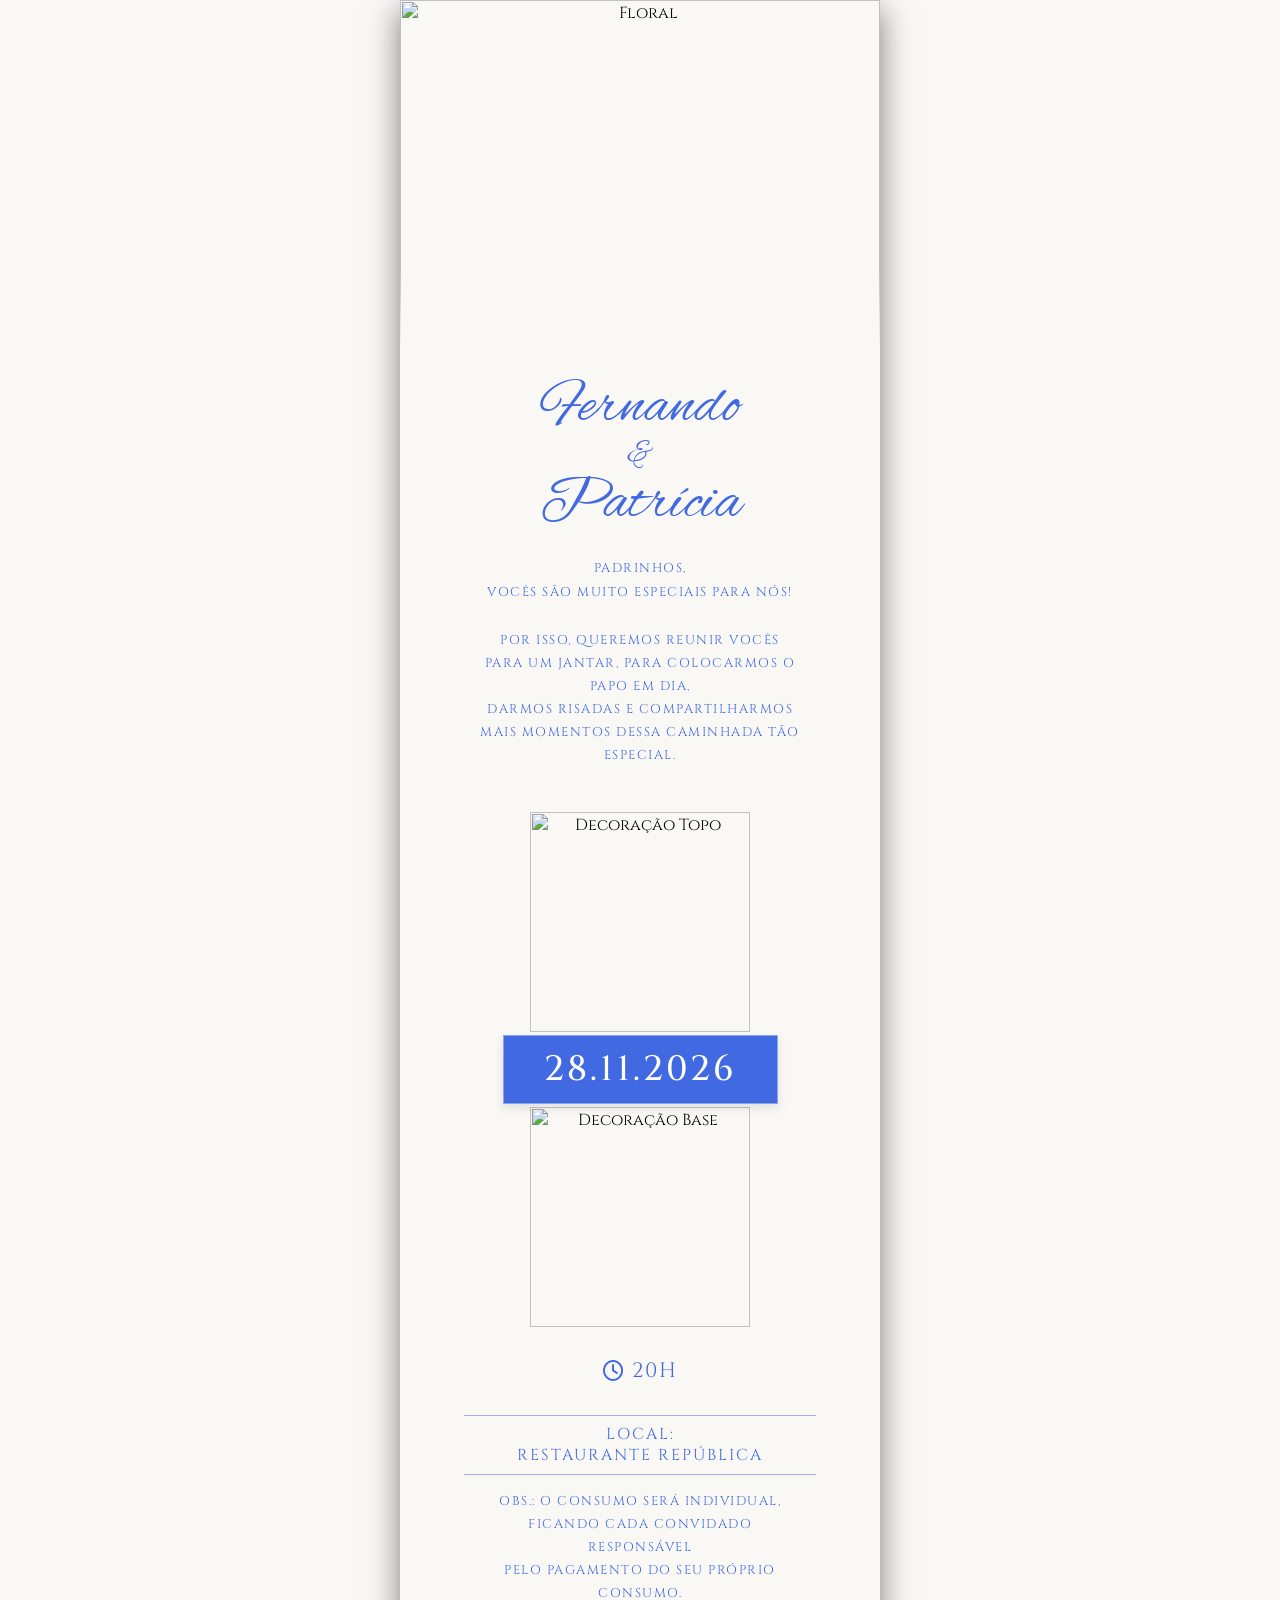
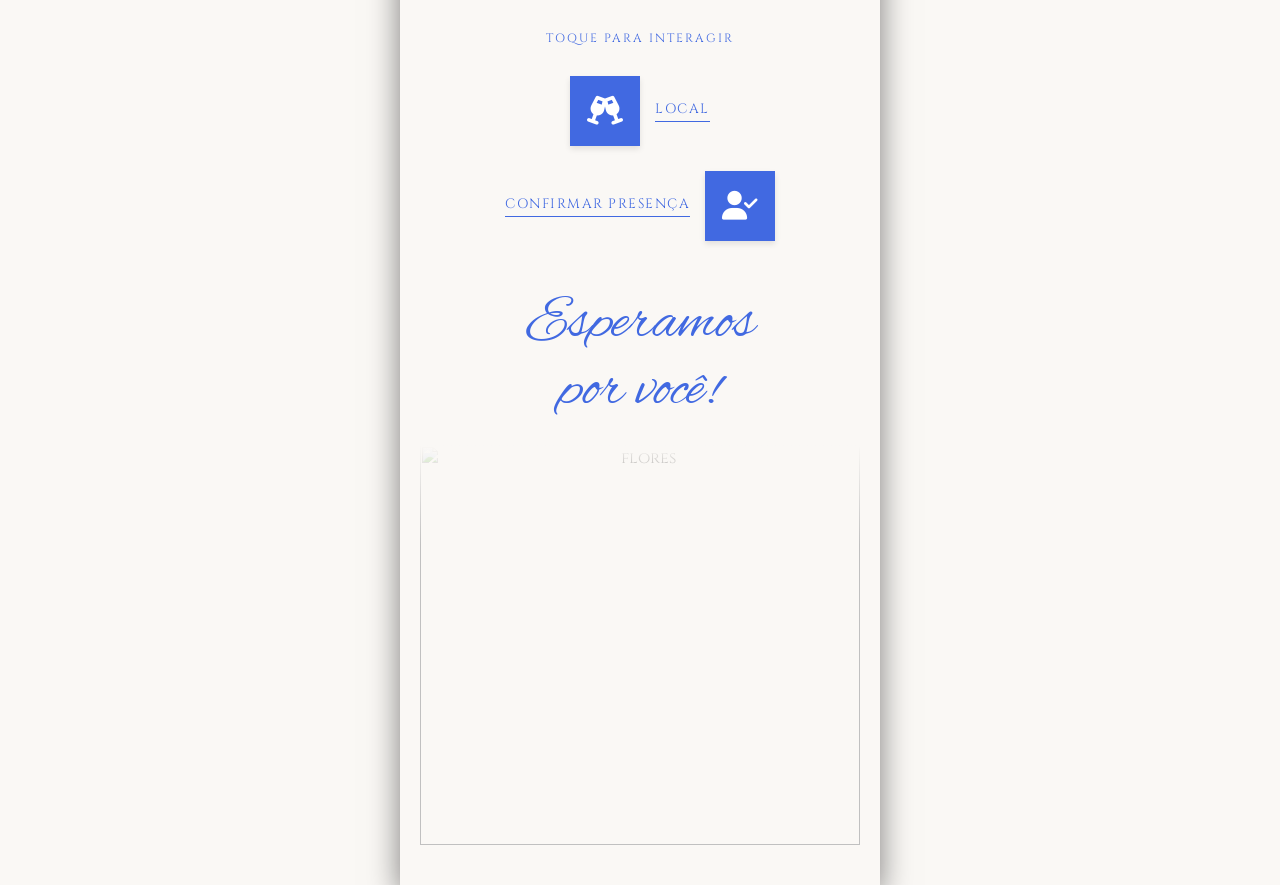
==== index.html @ 65dd934b "Add files via upload" ====
<html lang="pt-BR">
<head>
  <meta charset="UTF-8">
  <meta name="viewport" content="width=device-width, initial-scale=1.0">
  <title>Fernando e Patrícia</title>
  
  <!-- Google Fonts -->
  <link rel="preconnect" href="https://fonts.googleapis.com">
  <link rel="preconnect" href="https://fonts.gstatic.com" crossorigin>
  <link href="https://fonts.googleapis.com/css2?family=Alex+Brush&family=Cinzel:wght@400;500;600&display=swap" rel="stylesheet">
  
    <!-- Ícones do App/Navegador -->
  <link href="imagens/icon.png" rel="shortcut icon"/>
  <link href="imagens/icon-192.png" rel="icon" sizes="192x192"/>
  <link href="imagens/icon-180.png" rel="apple-touch-icon" sizes="180x180"/>
  
  <!-- FontAwesome -->
  <link rel="stylesheet" href="https://cdnjs.cloudflare.com/ajax/libs/font-awesome/6.4.0/css/all.min.css">

  <!-- CSS Local -->
  <link rel="stylesheet" href="./style.css">
</head>
<body>
<body>
   <!-- Música de fundo -->
<audio id="bg-music" loop src="audio/musica.mp3"></audio>
<div class="card-container">

  <!-- FOTO DO TOPO -->
  <div class="top-photo-wrapper">
    <img src="imagens/flores-inicial.png" alt="Floral">
  </div>

  <!-- CONTEÚDO PRINCIPAL -->
  <div class="main-content">
    
    <!-- CONTAINER DOS NOMES COM A DECORAÇÃO -->
    <div class="names-container">
      <h1 class="couple-names">
        Fernando
        <span>&</span>
        Patrícia
      </h1>
      
</div>
   
   <!-- Versículo Bíblico -->
<p class="versiculo-biblico">
Padrinhos,<br>
VOCÊS SÃO MUITO ESPECIAIS PARA NÓS!
</p>

<!-- Texto da Saudação -->
<p class="invitation-text">
  Por isso, queremos reunir vocês para um jantar, para colocarmos o papo em dia,<br> 
  darmos risadas e compartilharmos mais momentos dessa caminhada tão especial.
</p>

     <!-- SEÇÃO DA DATA COM DECORAÇÕES -->
    <div class="date-wrapper">
      <img src="imagens/coracao-cima.png" alt="Decoração Topo" class="date-deco date-deco-top">

      <!-- DATA EM DESTAQUE -->
      <div class="date-badge">
        28.11.2026
      </div>

      <img src="imagens/coracao-baixo.png" alt="Decoração Base" class="date-deco date-deco-bottom">
    </div>

    <!-- HORA -->
     <div class="time-text">
      <i class="far fa-clock"></i>
      <span>20H</span>
    </div>
    
    <!-- LOCAL -->
    <div class="location-info">
      <div class="divider-line"></div>
      <p class="location-text">Local: <br>Restaurante República</p>
      <div class="divider-line"></div>
    </div>

    <!-- Informação adicional -->
<p class="information-extra">
  Obs.: O consumo será individual, ficando cada convidado responsável<br> 
  pelo pagamento do seu próprio consumo.
</p>

    <!-- INSTRUÇÃO -->
    <p class="touch-instruction">Toque para interagir</p>

    <!-- BOTÕES INTERATIVOS -->
    <div class="interactive-buttons">

      <!-- Botão 2: Local da recepção -->
      <a href="https://digitalconvite.github.io/Fernandoepatricia/local-recepcao.html" rel="noopener noreferrer" class="btn-row">
        <div class="icon-square">
          <i class="fas fa-glass-cheers"></i>
        </div>
        <span class="btn-label">Local</span>
      </a>

      <!-- Botão 3: Confirmar Presença -->
      <div class="btn-row reverse" id="rsvpBtn">
        <div class="icon-square">
          <i class="fas fa-user-check"></i>
        </div>
        <span class="btn-label">Confirmar Presença</span>
      </div>

    </div>

    <div class="waiting-text">
        Esperamos<br>por você!
      </div>

    <!-- FOTO DA PARTE INFERIOR -->
    <div class="bottom-section">
      <div class="bottom-photo-wrapper">
        <img src="imagens/flores-final.png" alt="flores">
      </div>
    </div>

  </div>

  <!-- MODAL RSVP -->
  <div id="rsvpModal" class="modal">
    <div class="modal-content">
      <h3>Confirmação de Presença</h3>
      <form id="rsvpForm">
        
        <div class="form-group">
          <label for="nome">Seu Nome Completo:</label>
          <input type="text" id="nome" placeholder="Digite seu nome completo" required>
        </div>
        
        <div class="form-group">
          <label for="presencaCelebracao">Celebração:</label>
          <select id="presencaCelebracao" required>
            <option value="Sim, estarei presente na Celebração">Sim, estarei presente na Celebração</option>
            <option value="Não poderei ir à Celebração">Não poderei ir à Celebração</option>
          </select>
        </div>

        <div class="form-group">
          <label for="presencaRecepcao">Recepção / Festa:</label>
          <select id="presencaRecepcao" required>
            <option value="Sim, estarei presente na Recepção">Sim, estarei presente na Recepção</option>
            <option value="Não poderei ir à Recepção">Não poderei ir à Recepção</option>
          </select>
        </div>

        <div class="form-group">
          <label for="acompanhantes">Quantidade de Acompanhantes:</label>
          <input type="number" id="acompanhantes" placeholder="0" min="0" value="0">
        </div>

        <button type="submit" class="modal-btn">Enviar via WhatsApp</button>
        <button type="button" class="modal-btn btn-cancel" id="closeRsvpBtn">Fechar</button>
      </form>
    </div>
  </div>

  <!-- JavaScript Local -->
  <script src="./script.js"></script>
</body>
</html>
---- style.css ----
:root {
  --bg-color: #FAF8F5;
  --primary-color: #4169E1;
  --text-gold: #4169E1;
  --text-dark: #4169E1;
  --font-cursive: 'Alex Brush', cursive;
  --font-serif: 'Cinzel', serif;
}

* {
  box-sizing: border-box;
  margin: 0;
  padding: 0;
}

html, body {
  width: 100%;
  min-height: 100vh;
  background-color: #faf8f5;
  font-family: var(--font-serif);
  overflow-x: hidden;
  display: flex;
  justify-content: center;
  align-items: flex-start;
}

/* Container do Convite */
.card-container {
  width: 100%;
  max-width: 480px;
  background-color: var(--bg-color);
  position: relative;
  display: flex;
  flex-direction: column;
  align-items: center;
  text-align: center;
  box-shadow: 0 10px 30px rgba(0,0,0,0.5);
  min-height: 100vh;
}

/* Foto do Topo */
.top-photo-wrapper {
  width: 100%;
  height: 350px;
  position: relative;
  overflow: hidden;
}

.top-photo-wrapper img {
  width: 100%;
  height: 100%;
  object-fit: cover;
}

.top-photo-wrapper::after {
  content: '';
  position: absolute;
  bottom: 0;
  left: 0;
  width: 100%;
  height: 80px;
  background: linear-gradient(to bottom, rgba(250,248,245,0) 0%, var(--bg-color) 100%);
}

/* Conteúdo Central */
.main-content {
  padding: 20px 20px 40px;
  width: 100%;
  display: flex;
  flex-direction: column;
  align-items: center;
}

.names-container {
  position: relative;
  display: flex;
  justify-content: center;
  align-items: center;
  width: 50%;
  margin: 5px 0 20px;
}

.left-decoration {
  position: absolute;
  left: -60%;
  top: -100px;
  width: 150px;
  height: auto;
  pointer-events: none;
}

.names-container .couple-names {
  margin: 0;
}

.couple-names {
  font-family: var(--font-cursive);
  font-size: 3.8rem;
  color: var(--primary-color);
  line-height: 1.1;
  margin: 10px 0 20px;
  font-weight: normal;
}

.couple-names span {
  display: block;
  font-size: 2.2rem;
  margin: -5px 0;
}

.versiculo-biblico {
  font-size: 0.8rem;
  color: var(--text-gold);
  letter-spacing: 1.5px;
  line-height: 1.8;
  max-width: 320px;
  text-transform: uppercase;
  margin-bottom: 25px;
}

.invitation-text {
  font-size: 0.8rem;
  color: var(--text-gold);
  letter-spacing: 1.5px;
  line-height: 1.8;
  max-width: 320px;
  text-transform: uppercase;
  margin-bottom: 25px;
}

.information-extra {
  font-size: 0.8rem;
  color: var(--text-gold);
  letter-spacing: 1.5px;
  line-height: 1.8;
  max-width: 320px;
  text-transform: uppercase;
  margin-bottom: 25px;
}

.location-info {
  width: 100%;
  margin-bottom: 15px;
}

.divider-line {
  width: 80%;
  height: 1px;
  background-color: var(--text-gold);
  opacity: 0.5;
  margin: 0 auto;
}

.location-text {
  font-size: 0.99rem;
  color: var(--text-gold);
  letter-spacing: 2px;
  padding: 8px 0;
  text-transform: uppercase;
}

/* Horário do Evento - Garante a cor dourada no texto e ícone */
.time-text {
  display: flex;
  align-items: center;
  justify-content: center;
  gap: 6px;
  font-size: 1.3rem;
  color: var(--text-gold);
  letter-spacing: 1.5px;
  margin-bottom: 30px;
}

.time-text i,
.time-text span {
  color: var(--text-gold);
}

.date-wrapper {
  display: flex;
  flex-direction: column;
  align-items: center;
  justify-content: center;
  width: 100%;
  margin: 20px 0 30px;
}

.date-wrapper .date-badge {
  margin: 1px 0;
}

.date-badge {
  background-color: var(--primary-color);
  color: #FFFFFF;
  font-size: 2.2rem;
  font-weight: 500;
  padding: 10px 40px;
  letter-spacing: 3px;
  border: 1px solid rgba(255,255,255,0.4);
  box-shadow: 0 4px 10px rgba(0,0,0,0.1);
  position: relative;
}

.date-deco {
  width: 220px;
  height: auto;
  object-fit: contain;
  pointer-events: none;
}

.date-deco-top {
  margin-bottom: 2px;
}

.date-deco-bottom {
  margin-top: 2px;
}

.touch-instruction {
  font-size: 0.75rem;
  color: var(--text-gold);
  letter-spacing: 2px;
  text-transform: uppercase;
  margin-bottom: 30px;
}

.interactive-buttons {
  width: 100%;
  display: flex;
  flex-direction: column;
  gap: 25px;
  margin-bottom: 40px;
}

.btn-row {
  display: flex;
  align-items: center;
  justify-content: center;
  gap: 15px;
  text-decoration: none;
  cursor: pointer;
  transition: transform 0.2s ease;
}

.btn-row.reverse {
  flex-direction: row-reverse;
}

.btn-row:hover {
  transform: scale(1.03);
}

.icon-square {
  width: 70px;
  height: 70px;
  background-color: var(--primary-color);
  border: 1px solid var(--text-dark);
  display: flex;
  align-items: center;
  justify-content: center;
  color: #FFFFFF;
  font-size: 1.8rem;
  box-shadow: 0 3px 6px rgba(0,0,0,0.1);
}

.btn-label {
  font-size: 0.85rem;
  color: var(--text-gold);
  letter-spacing: 1.5px;
  text-transform: uppercase;
  position: relative;
  padding-bottom: 4px;
}

.btn-label::after {
  content: '';
  position: absolute;
  bottom: 0;
  left: 0;
  width: 100%;
  height: 1px;
  background-color: var(--text-gold);
}

/* Foto Rodapé */
.bottom-section {
  width: 100%;
  position: relative;
}

.bottom-photo-wrapper {
  width: 100%;
  height: 400px;
  position: relative;
}

.bottom-photo-wrapper img {
  width: 100%;
  height: 100%;
  object-fit: cover;
}

.bottom-photo-wrapper::before {
  content: '';
  position: absolute;
  top: 0;
  left: 0;
  width: 100%;
  height: 100px;
  background: linear-gradient(to top, rgba(250,248,245,0) 0%, var(--bg-color) 100%);
}

.waiting-text {
  font-family: var(--font-cursive);
  font-size: 3.8rem;
  color: var(--primary-color);
  line-height: 1.1;
  margin: 10px 0 20px;
  font-weight: normal;
}

.waiting-text span {
  display: block;
  font-size: 2.2rem;
  margin: -5px 0;
}

/* Modal RSVP Corrigido */
.modal {
  display: none;
  position: fixed;
  top: 0;
  left: 0;
  width: 100%;
  height: 100vh;
  background: rgba(0, 0, 0, 0.7);
  z-index: 9999;
  justify-content: center;
  align-items: center;
  padding: 15px;
}

.modal-content {
  background: var(--bg-color);
  padding: 25px 20px;
  border-radius: 8px;
  width: 100%;
  max-width: 380px;
  max-height: 90vh;
  overflow-y: auto;
  text-align: center;
  box-shadow: 0 5px 20px rgba(0,0,0,0.4);
  border: 1px solid var(--primary-color);
  position: relative;
  z-index: 10000;
}

.modal-content h3 {
  color: var(--primary-color);
  font-family: var(--font-serif);
  margin-bottom: 15px;
  font-size: 1.3rem;
}

.modal-content .form-group {
  display: flex;
  flex-direction: column;
  text-align: left;
  margin-bottom: 12px;
  width: 100%;
}

.modal-content label {
  font-size: 0.8rem;
  color: var(--text-dark);
  margin-bottom: 4px;
  font-weight: bold;
  letter-spacing: 0.5px;
}

.modal-content input, 
.modal-content select {
  width: 100%;
  padding: 10px;
  border: 1px solid var(--text-gold);
  background: #FFFFFF;
  font-family: var(--font-serif);
  font-size: 0.9rem;
  border-radius: 4px;
  color: #333;
  outline: none;
  cursor: pointer;
}

.modal-content input[type="text"],
.modal-content input[type="number"] {
  cursor: text;
}

.modal-btn {
  background: var(--primary-color);
  color: #FFF;
  border: none;
  padding: 12px;
  margin-top: 10px;
  cursor: pointer;
  width: 100%;
  font-family: var(--font-serif);
  font-size: 0.9rem;
  border-radius: 4px;
  letter-spacing: 1px;
}

.modal-btn.btn-cancel {
  background: #888888;
  margin-top: 8px;
}

/* Adaptativo para Celulares */
@media screen and (max-width: 600px) {
  html, body {
    background-color: var(--bg-color);
  }

  .card-container {
    max-width: 100%;
    box-shadow: none;
  }

  .top-photo-wrapper,
  .bottom-photo-wrapper {
    height: 50vh;
  }
}

/* Container de Música acima/direita dos nomes */
.music-wrapper {
  position: absolute;
  right: -80px;
  top: -75px;
  display: flex;
  flex-direction: column;
  align-items: center;
  z-index: 10;
}

.music-toggle-btn {
  width: 38px;
  height: 38px;
  border-radius: 50%;
  background-color: var(--primary-color);
  color: #ffffff;
  border: 1px solid rgba(255, 255, 255, 0.5);
  box-shadow: 0 3px 8px rgba(0, 0, 0, 0.2);
  cursor: pointer;
  display: flex;
  align-items: center;
  justify-content: center;
  font-size: 0.9rem;
  transition: transform 0.2s ease, background-color 0.2s ease;
}

.music-toggle-btn:hover {
  transform: scale(1.1);
}

.music-toggle-btn.playing {
  animation: pulse 2s infinite;
}

/* Texto abaixo do botão */
.music-label {
  font-size: 0.65rem;
  color: var(--text-gold);
  letter-spacing: 0.8px;
  text-transform: uppercase;
  margin-top: 4px;
  white-space: nowrap;
  font-family: var(--font-serif);
}

@keyframes pulse {
  0% { box-shadow: 0 0 0 0 rgba(168, 120, 63, 0.7); }
  70% { box-shadow: 0 0 0 10px rgba(168, 120, 63, 0); }
  100% { box-shadow: 0 0 0 0 rgba(168, 120, 63, 0); }
}

/* Estilos da Contagem Regressiva */
.countdown-container {
  display: flex;
  flex-direction: column;
  align-items: center;
  margin: -10px 0 25px; /* Ajuste a margem se preferir mais distante ou próximo */
}

.countdown-title {
  font-size: 0.75rem;
  color: var(--text-gold, #A8783F);
  letter-spacing: 2px;
  margin-bottom: 8px;
  font-family: var(--font-serif, serif);
}

.countdown-timer {
  display: flex;
  gap: 12px;
}

.time-box {
  display: flex;
  flex-direction: column;
  align-items: center;
  min-width: 45px;
}

.time-box span {
  font-size: 1.2rem;
  font-weight: 600;
  color: var(--primary-color, #A8783F);
  font-family: var(--font-serif, serif);
  line-height: 1;
}

.time-box small {
  font-size: 0.65rem;
  color: var(--text-gold, #A8783F);
  text-transform: uppercase;
  letter-spacing: 1px;
  margin-top: 4px;
}
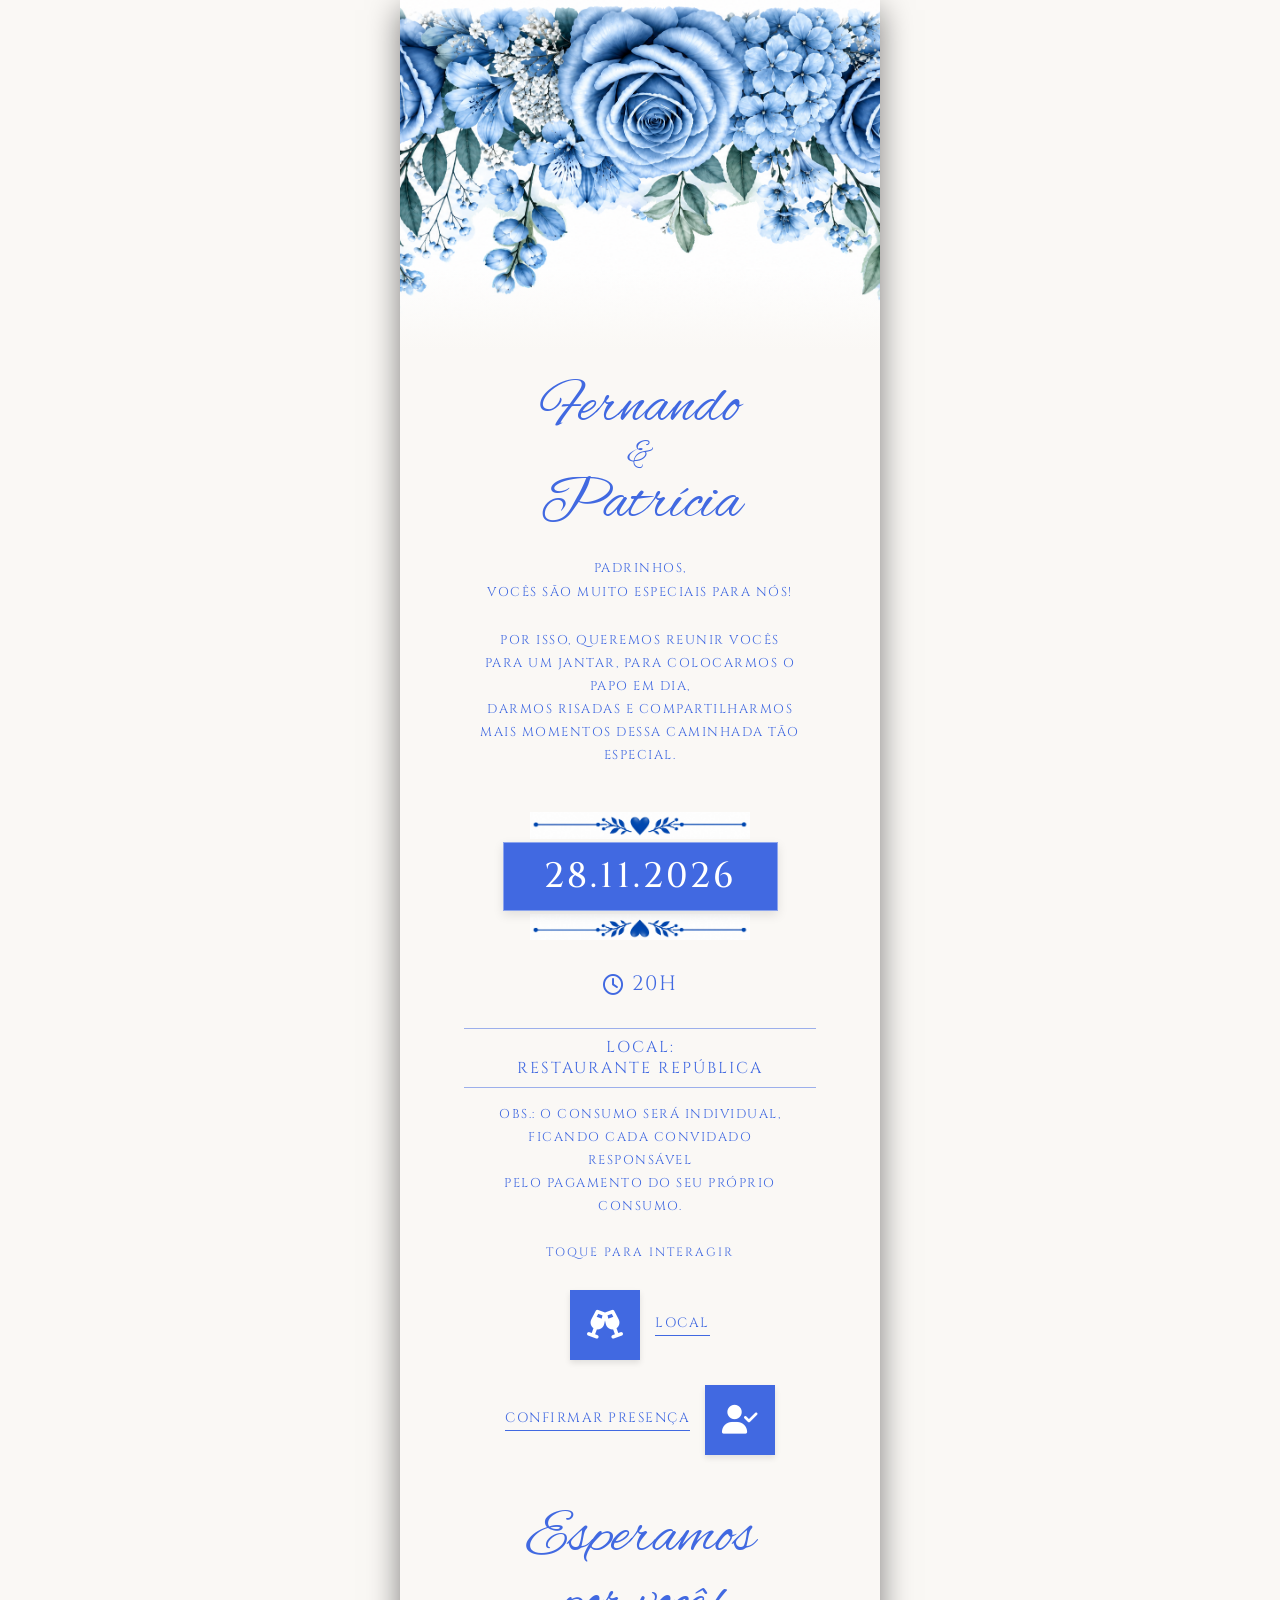
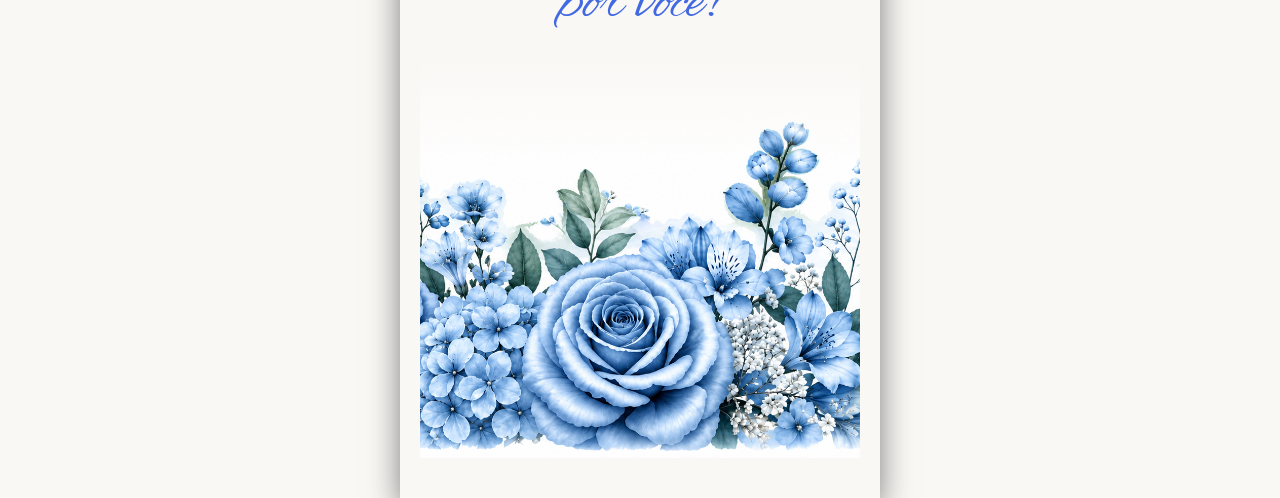
==== commit c2b4289f: "Update reception link in index.html" ====
--- a/index.html
+++ b/index.html
@@ -94,7 +94,7 @@
     <div class="interactive-buttons">
 
       <!-- Botão 2: Local da recepção -->
-      <a href="https://digitalconvite.github.io/Fernandoepatricia/local-recepcao.html" rel="noopener noreferrer" class="btn-row">
+      <a href="https://digitalconvite.github.io/patriciaefernando/local-recepcao.html" rel="noopener noreferrer" class="btn-row">
         <div class="icon-square">
           <i class="fas fa-glass-cheers"></i>
         </div>
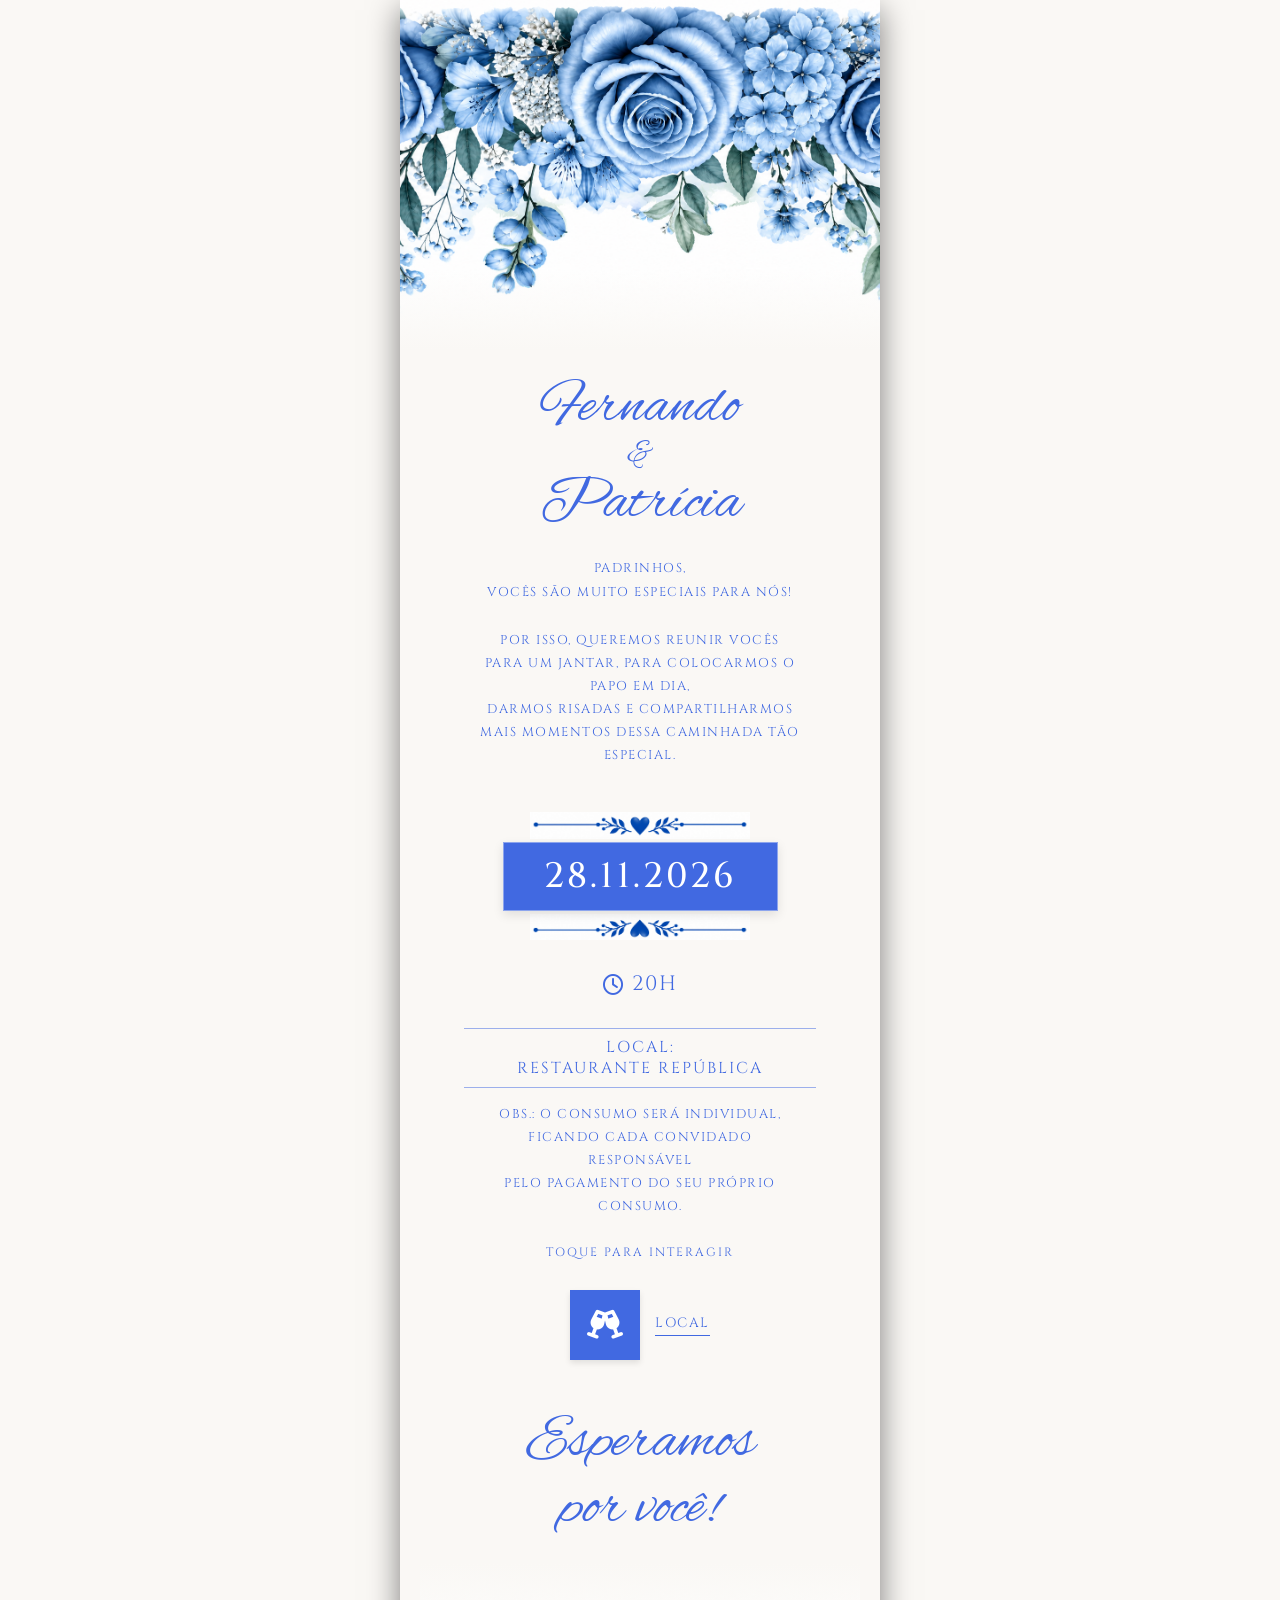
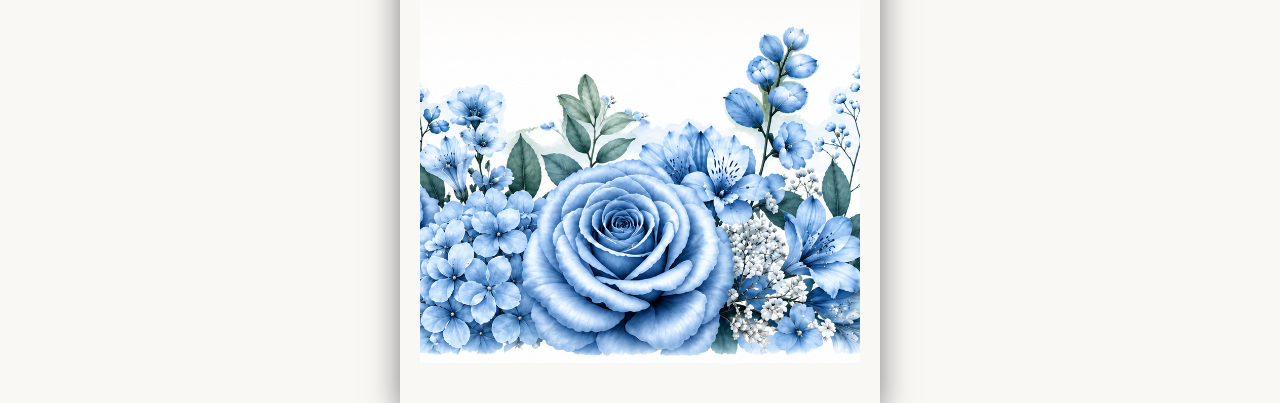
==== commit f6625b2c: "Remove RSVP button and modal from index.html Removed RSVP button and modal from the HTML." ====
--- a/index.html
+++ b/index.html
@@ -101,14 +101,6 @@
         <span class="btn-label">Local</span>
       </a>
 
-      <!-- Botão 3: Confirmar Presença -->
-      <div class="btn-row reverse" id="rsvpBtn">
-        <div class="icon-square">
-          <i class="fas fa-user-check"></i>
-        </div>
-        <span class="btn-label">Confirmar Presença</span>
-      </div>
-
     </div>
 
     <div class="waiting-text">
@@ -124,41 +116,6 @@
 
   </div>
 
-  <!-- MODAL RSVP -->
-  <div id="rsvpModal" class="modal">
-    <div class="modal-content">
-      <h3>Confirmação de Presença</h3>
-      <form id="rsvpForm">
-        
-        <div class="form-group">
-          <label for="nome">Seu Nome Completo:</label>
-          <input type="text" id="nome" placeholder="Digite seu nome completo" required>
-        </div>
-        
-        <div class="form-group">
-          <label for="presencaCelebracao">Celebração:</label>
-          <select id="presencaCelebracao" required>
-            <option value="Sim, estarei presente na Celebração">Sim, estarei presente na Celebração</option>
-            <option value="Não poderei ir à Celebração">Não poderei ir à Celebração</option>
-          </select>
-        </div>
-
-        <div class="form-group">
-          <label for="presencaRecepcao">Recepção / Festa:</label>
-          <select id="presencaRecepcao" required>
-            <option value="Sim, estarei presente na Recepção">Sim, estarei presente na Recepção</option>
-            <option value="Não poderei ir à Recepção">Não poderei ir à Recepção</option>
-          </select>
-        </div>
-
-        <div class="form-group">
-          <label for="acompanhantes">Quantidade de Acompanhantes:</label>
-          <input type="number" id="acompanhantes" placeholder="0" min="0" value="0">
-        </div>
-
-        <button type="submit" class="modal-btn">Enviar via WhatsApp</button>
-        <button type="button" class="modal-btn btn-cancel" id="closeRsvpBtn">Fechar</button>
-      </form>
     </div>
   </div>
 
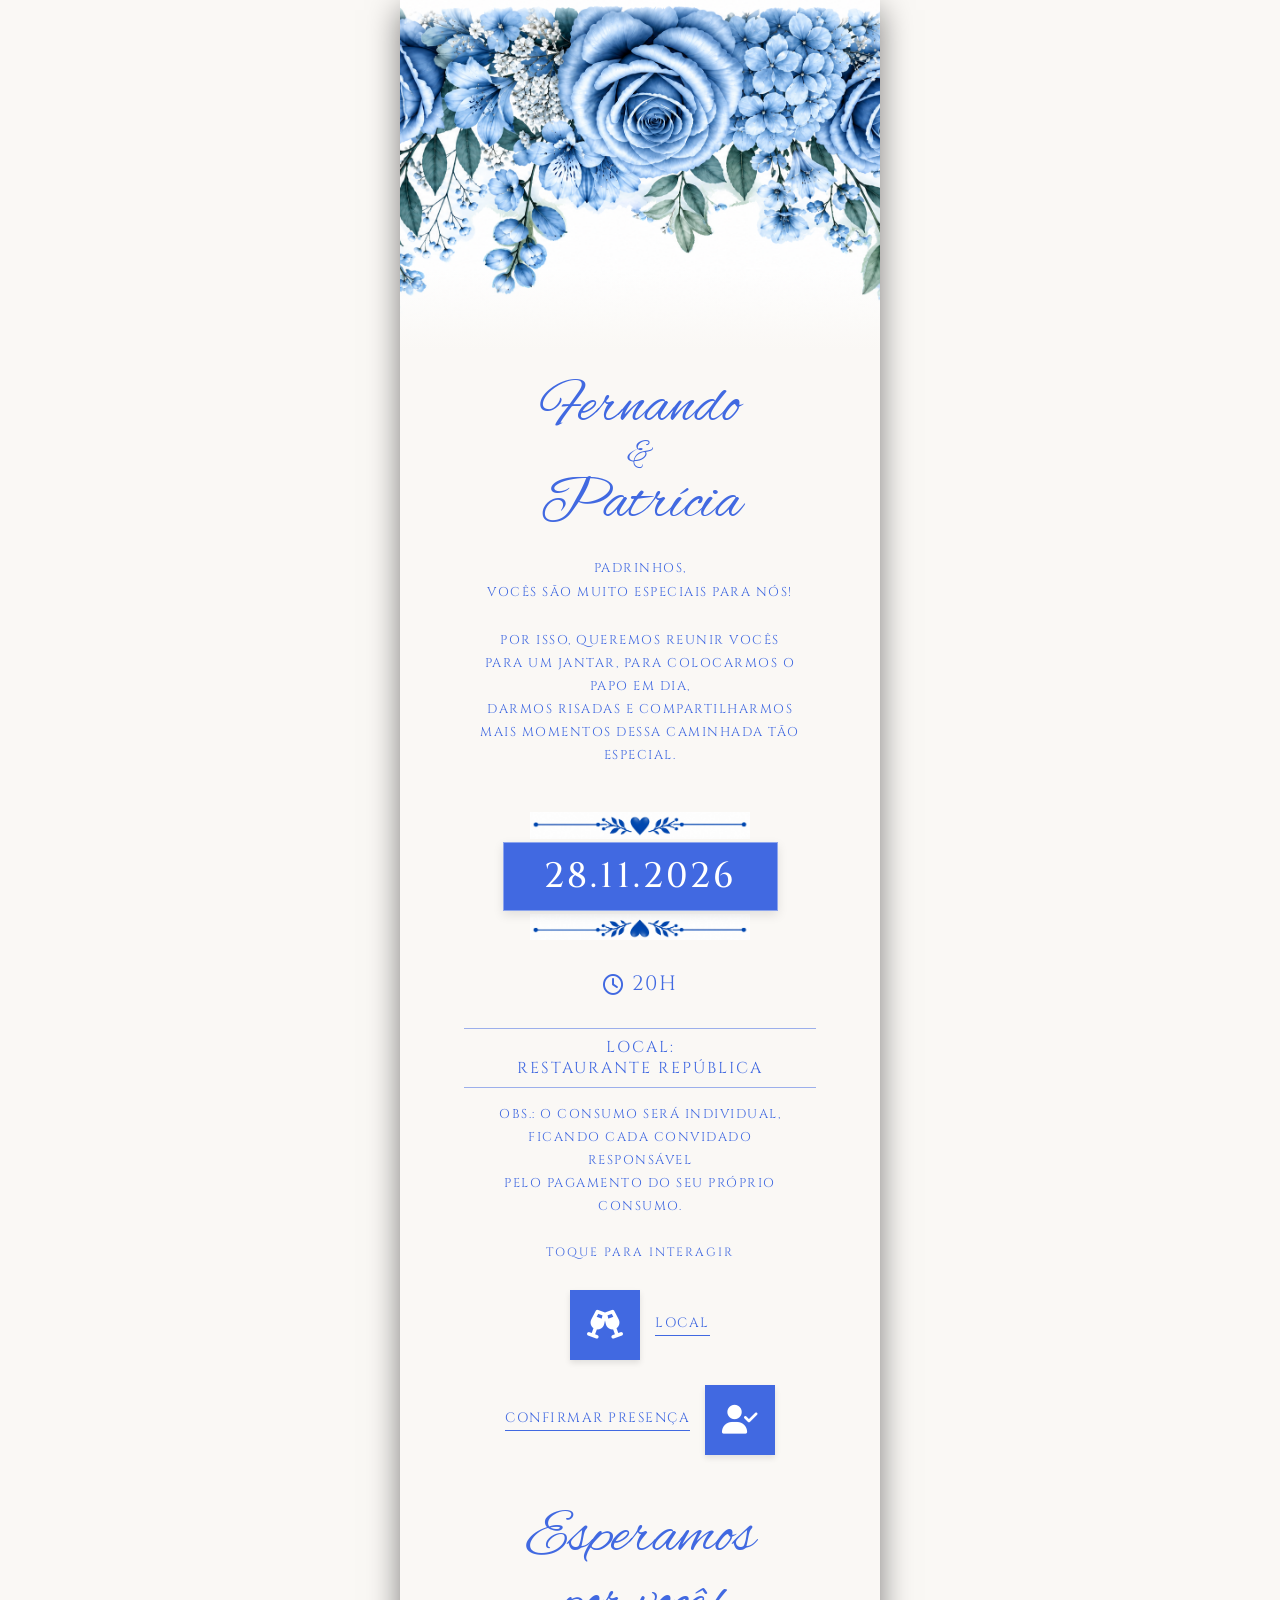
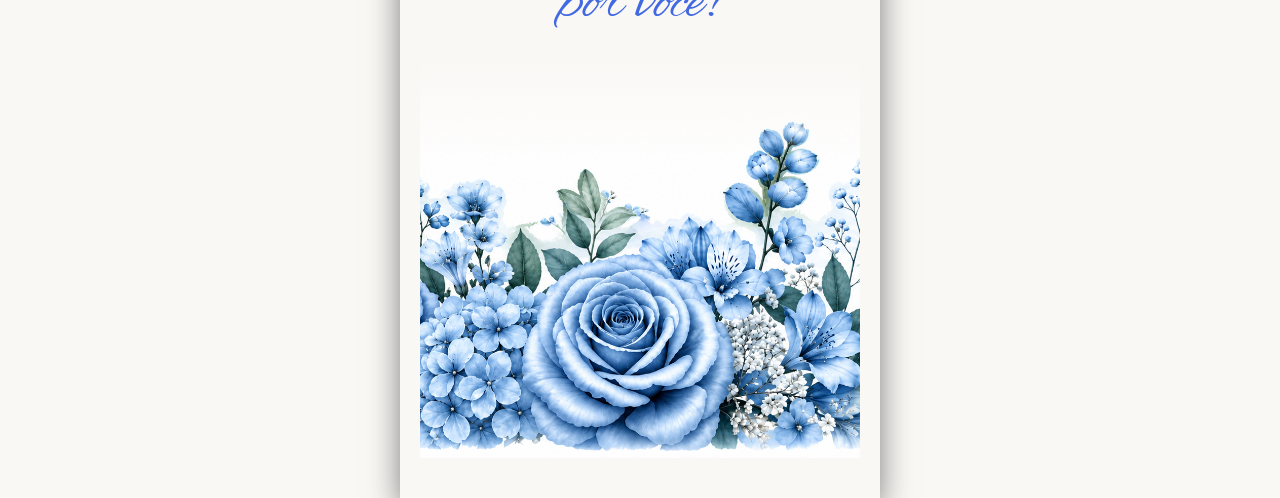
==== commit 40301326: "Update index.html" ====
--- a/index.html
+++ b/index.html
@@ -100,6 +100,14 @@
         </div>
         <span class="btn-label">Local</span>
       </a>
+       <!-- Botão 3: Confirmar Presença -->
+      <div class="btn-row reverse" id="rsvpBtn">
+        <div class="icon-square">
+          <i class="fas fa-user-check"></i>
+        </div>
+        <span class="btn-label">Confirmar Presença</span>
+      </div>
+
 
     </div>
 
@@ -118,6 +126,36 @@
 
     </div>
   </div>
+  
+   <!-- MODAL RSVP -->
+  <div id="rsvpModal" class="modal">
+    <div class="modal-content">
+      <h3>Confirmação de Presença</h3>
+      <form id="rsvpForm">
+        
+        <div class="form-group">
+          <label for="nome">Seu Nome Completo:</label>
+          <input type="text" id="nome" placeholder="Digite seu nome completo" required>
+        </div>
+        
+        <div class="form-group">
+          <label for="presencaCelebracao">Jantar</label>
+          <select id="presencaCelebracao" required>
+            <option value="Sim, estarei presente!">Sim, estarei presente!</option>
+            <option value="Infelizmente não poderei ir">Infelizmente não poderei ir</option>
+          </select>
+        </div>
+
+        <div class="form-group">
+          <label for="acompanhantes">Quantidade de Acompanhantes:</label>
+          <input type="number" id="acompanhantes" placeholder="0" min="0" value="0">
+        </div>
+        <button type="submit" class="modal-btn">Enviar via WhatsApp</button>
+        <button type="button" class="modal-btn btn-cancel" id="closeRsvpBtn">Fechar</button>
+      </form>
+    </div>
+  </div>
+
 
   <!-- JavaScript Local -->
   <script src="./script.js"></script>
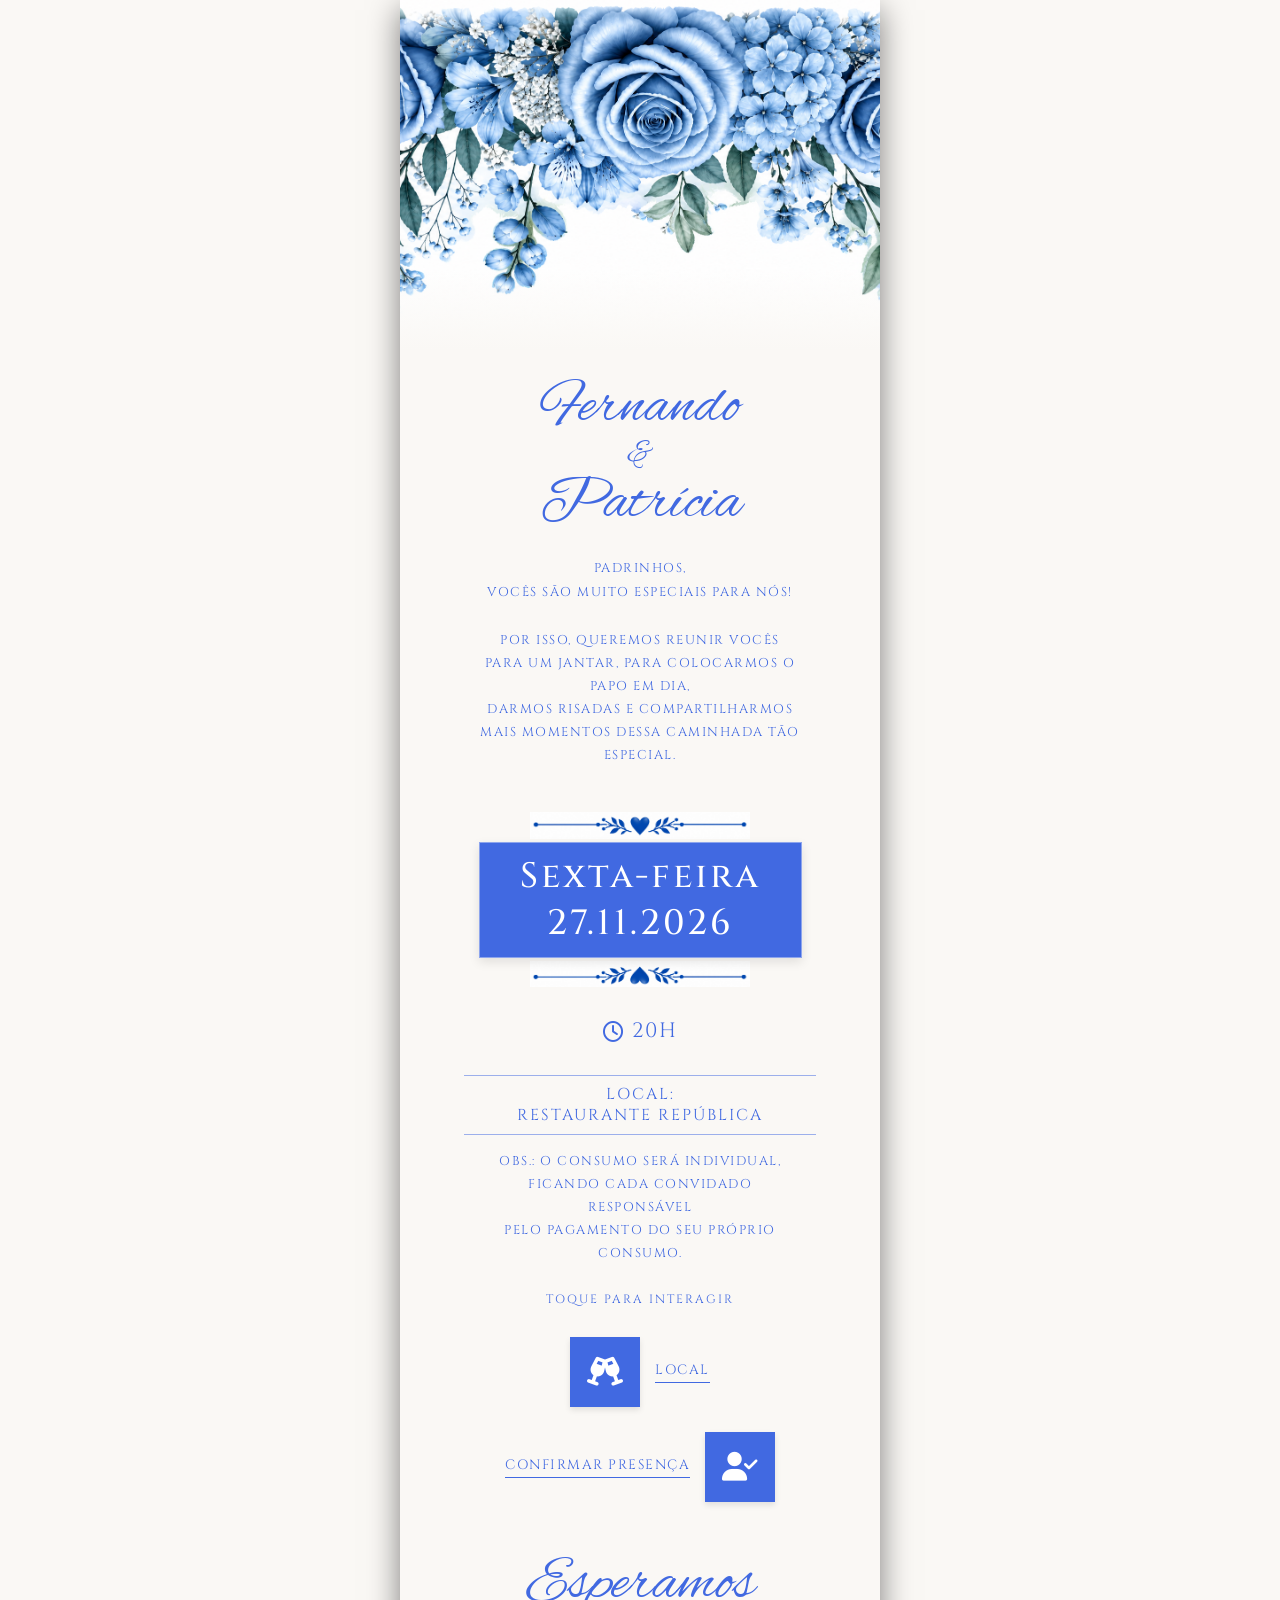
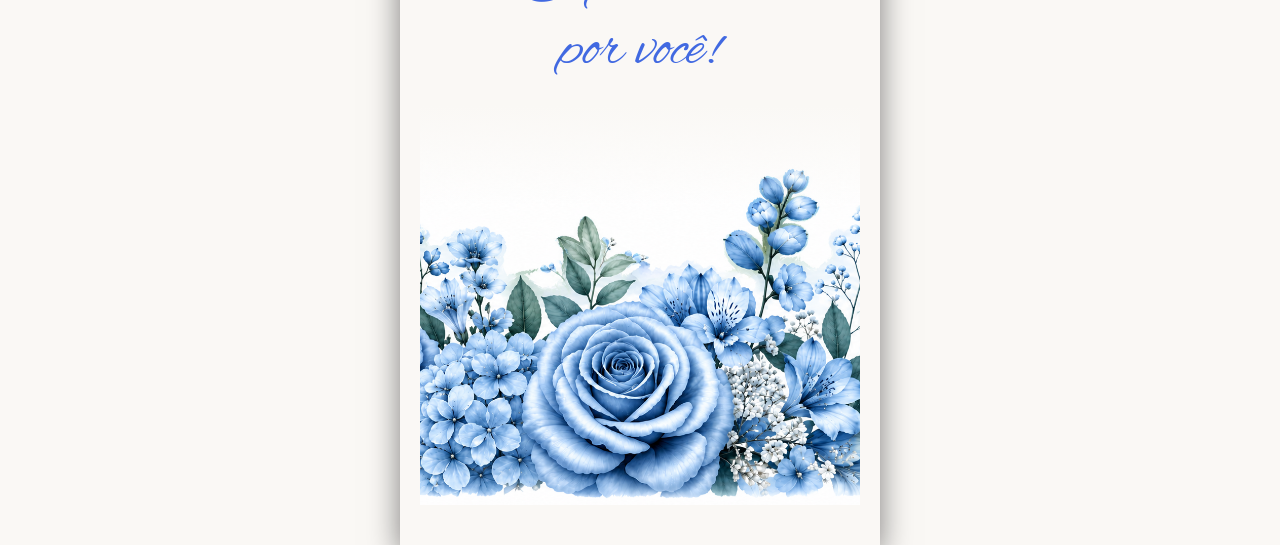
==== commit 216ad30b: "Update date display to show day and new date" ====
--- a/index.html
+++ b/index.html
@@ -62,7 +62,8 @@
 
       <!-- DATA EM DESTAQUE -->
       <div class="date-badge">
-        28.11.2026
+        Sexta-feira<br>
+        27.11.2026
       </div>
 
       <img src="imagens/coracao-baixo.png" alt="Decoração Base" class="date-deco date-deco-bottom">
